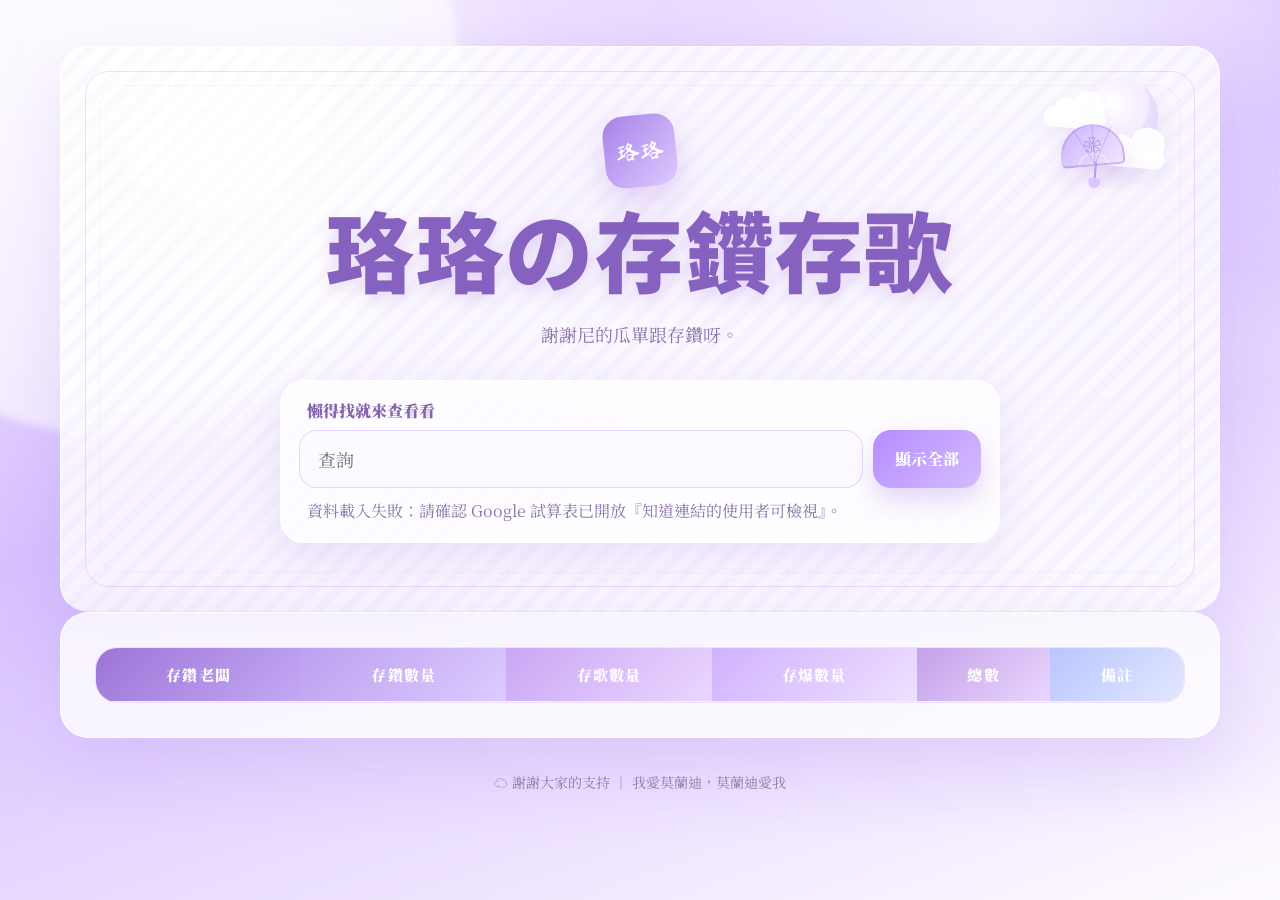
==== index.html @ 57b6dc13 "Add files via upload" ====
<!doctype html>
<html lang="zh-Hant">
<head>
  <meta charset="utf-8" />
  <meta name="viewport" content="width=device-width, initial-scale=1" />
  <title>珞珞の存鑽存歌</title>
  <meta name="description" content="珞珞の存鑽存歌查詢頁，只呈現 Google 試算表 A～F 欄資料。" />
  <link rel="preconnect" href="https://fonts.googleapis.com">
  <link rel="preconnect" href="https://fonts.gstatic.com" crossorigin>
  <link href="https://fonts.googleapis.com/css2?family=Ma+Shan+Zheng&family=Noto+Sans+TC:wght@500;700;900&family=Noto+Serif+TC:wght@500;700;900&display=swap" rel="stylesheet">
  <link rel="stylesheet" href="style.css" />
  <link rel="icon" type="image/svg+xml" href='data:image/svg+xml,<svg xmlns="http://www.w3.org/2000/svg" viewBox="0 0 100 100"><text y="0.9em" font-size="90">💜</text></svg>'>
</head>
<body>
  <div class="sky-glow"></div>
  <div class="mist mist-a"></div>
  <div class="mist mist-b"></div>
  <div class="floating-icons" aria-hidden="true">
    <span style="--x:8%; --delay:0s; --duration:13s;">❀</span>
    <span style="--x:18%; --delay:2s; --duration:16s;">☾</span>
    <span style="--x:31%; --delay:5s; --duration:18s;">✦</span>
    <span style="--x:49%; --delay:1s; --duration:14s;">❦</span>
    <span style="--x:64%; --delay:4s; --duration:17s;">雲</span>
    <span style="--x:80%; --delay:3s; --duration:15s;">♡</span>
    <span style="--x:92%; --delay:6s; --duration:19s;">✧</span>
  </div>

  <main class="page-shell">
    <section class="hero panel">
      <div class="gufeng-charm" aria-hidden="true">
        <span class="moon"></span>
        <span class="cloud cloud-left"></span>
        <span class="cloud cloud-right"></span>
        <span class="fan">
          <span class="rib rib-a"></span>
          <span class="rib rib-b"></span>
          <span class="rib rib-c"></span>
        </span>
        <span class="tassel"></span>
      </div>
      <div class="seal">珞珞</div>
      <p class="eyebrow"></p>
      <h1>珞珞の存鑽存歌</h1>
      <p class="subtitle">謝謝尼的瓜單跟存鑽呀。</p>

      <div class="search-card" role="search">
        <label for="searchInput">懶得找就來查看看</label>
        <div class="search-row">
          <input id="searchInput" type="search" autocomplete="off" placeholder="查詢" />
          <button id="clearBtn" type="button">顯示全部</button>
        </div>
        <p id="resultText" class="result-text">資料載入中…</p>
      </div>
    </section>

    <section class="panel content-panel" aria-label="存鑽資料查詢結果">
      <div class="table-wrap">
        <table>
          <thead id="tableHead"></thead>
          <tbody id="tableBody"></tbody>
        </table>
      </div>
    </section>
  </main>

  <footer>
    <span>☁️ 謝謝大家的支持</span>
    <span>｜</span>
    <span>我愛莫蘭迪，莫蘭迪愛我</span>
  </footer>

  <script src="script.js"></script>
</body>
</html>
---- style.css ----
:root {
  --sky-50: #fbf7ff;
  --sky-100: #f3eaff;
  --sky-200: #e7d7ff;
  --sky-300: #d8b7ff;
  --sky-500: #b58cff;
  --ink: #5f4a78;
  --ink-soft: #8a75a8;
  --paper: rgba(255, 255, 255, 0.80);
  --paper-solid: #fdfaff;
  --line: rgba(181, 140, 255, 0.24);
  --shadow: 0 24px 70px rgba(150, 103, 219, 0.18);
  --radius: 28px;
}

* { box-sizing: border-box; }
html { scroll-behavior: smooth; }
body {
  margin: 0;
  min-height: 100vh;
  color: var(--ink);
  font-family: "Noto Serif TC", "DFKai-SB", "KaiTi", serif;
  background:
    radial-gradient(circle at 18% 10%, rgba(255,255,255,0.86), rgba(255,255,255,0) 24%),
    radial-gradient(circle at 80% 3%, rgba(255,255,255,0.62), rgba(255,255,255,0) 27%),
    linear-gradient(160deg, #f8f0ff 0%, #d7c0ff 42%, #fefbff 100%);
  overflow-x: hidden;
}
body::before {
  content: "";
  position: fixed;
  inset: 0;
  pointer-events: none;
  background-image:
    linear-gradient(rgba(160, 112, 220, 0.055) 1px, transparent 1px),
    linear-gradient(90deg, rgba(160, 112, 220, 0.04) 1px, transparent 1px);
  background-size: 44px 44px;
  mask-image: linear-gradient(to bottom, rgba(0,0,0,0.55), transparent 78%);
}
.sky-glow {
  position: fixed;
  width: 54vw;
  height: 54vw;
  left: -18vw;
  top: -20vw;
  border-radius: 50%;
  background: rgba(255, 255, 255, 0.62);
  filter: blur(4px);
  pointer-events: none;
}
.mist {
  position: fixed;
  left: -15%;
  right: -15%;
  height: 220px;
  border-radius: 50%;
  pointer-events: none;
  filter: blur(10px);
  opacity: .55;
  animation: drift 18s ease-in-out infinite alternate;
}
.mist-a { top: 220px; background: radial-gradient(ellipse, rgba(255,255,255,.82), transparent 68%); }
.mist-b { bottom: 60px; background: radial-gradient(ellipse, rgba(231,215,255,.72), transparent 70%); animation-duration: 24s; }
@keyframes drift {
  from { transform: translateX(-3%) translateY(0); }
  to { transform: translateX(5%) translateY(-18px); }
}
.floating-icons {
  position: fixed;
  inset: 0;
  pointer-events: none;
  overflow: hidden;
  z-index: 1;
}
.floating-icons span {
  position: absolute;
  left: var(--x);
  bottom: -80px;
  font-size: clamp(22px, 3vw, 42px);
  opacity: .38;
  animation: floatUp var(--duration) linear infinite;
  animation-delay: var(--delay);
}
@keyframes floatUp {
  0% { transform: translateY(0) rotate(0deg); opacity: 0; }
  12% { opacity: .38; }
  70% { opacity: .34; }
  100% { transform: translateY(-115vh) rotate(28deg); opacity: 0; }
}
.page-shell {
  position: relative;
  z-index: 2;
  width: min(1160px, calc(100% - 32px));
  margin: 0 auto;
  padding: 46px 0 34px;
}
.panel {
  background: var(--paper);
  backdrop-filter: blur(18px);
  border: 1px solid rgba(255,255,255,.86);
  box-shadow: var(--shadow);
  border-radius: var(--radius);
}
.hero {
  min-height: 390px;
  padding: clamp(30px, 6vw, 68px);
  position: relative;
  overflow: hidden;
  text-align: center;
  border-bottom: 1px solid rgba(181, 140, 255, .16);
}
.hero .seal::after {
  content: "";
  position: absolute;
}
.hero {
  background-image:
    radial-gradient(circle at 14% 18%, rgba(255,255,255,.56), rgba(255,255,255,0) 18%),
    repeating-linear-gradient(135deg, rgba(146, 97, 201, .035) 0 8px, transparent 8px 18px);
}
.hero::before,
.hero::after {
  content: "";
  position: absolute;
  inset: 24px;
  border: 1px solid rgba(181, 140, 255, .26);
  border-radius: 24px;
  pointer-events: none;
}
.hero::after {
  inset: 38px;
  border-style: dashed;
  opacity: .55;
}
.gufeng-charm {
  position: absolute;
  top: 30px;
  right: 52px;
  width: 124px;
  height: 104px;
  transform: rotate(5deg);
  opacity: .94;
  pointer-events: none;
  z-index: 1;
}
.gufeng-charm .moon {
  position: absolute;
  width: 76px;
  height: 76px;
  right: 10px;
  top: 0;
  border-radius: 50%;
  background: radial-gradient(circle at 38% 35%, #fff, #f1e7ff 64%, #dfcfff 100%);
  box-shadow: 0 14px 32px rgba(139, 91, 204, .16), inset -10px -10px 0 rgba(198, 170, 255, .22);
}
.gufeng-charm .cloud {
  position: absolute;
  height: 20px;
  border-radius: 999px;
  background: rgba(255,255,255,.92);
  box-shadow: 0 8px 22px rgba(138, 96, 205, .12);
}
.gufeng-charm .cloud::before,
.gufeng-charm .cloud::after {
  content: "";
  position: absolute;
  bottom: 6px;
  border-radius: 50%;
  background: rgba(255,255,255,.96);
}
.gufeng-charm .cloud-left {
  left: 0;
  top: 34px;
  width: 62px;
}
.gufeng-charm .cloud-left::before { width: 24px; height: 24px; left: 10px; }
.gufeng-charm .cloud-left::after { width: 32px; height: 32px; left: 28px; }
.gufeng-charm .cloud-right {
  right: 0;
  top: 68px;
  width: 70px;
}
.gufeng-charm .cloud-right::before { width: 26px; height: 26px; left: 13px; }
.gufeng-charm .cloud-right::after { width: 35px; height: 35px; left: 34px; }
.gufeng-charm .fan {
  position: absolute;
  left: 22px;
  top: 48px;
  width: 64px;
  height: 42px;
  border-radius: 64px 64px 10px 10px;
  background:
    radial-gradient(circle at 50% 110%, transparent 0 27%, rgba(255,255,255,.45) 28% 30%, transparent 31%),
    linear-gradient(135deg, #cab0ff, #f0e5ff);
  border: 2px solid rgba(133, 88, 190, .24);
  box-shadow: 0 12px 24px rgba(138, 96, 205, .16);
  transform-origin: 50% 100%;
  transform: rotate(-10deg);
}
.gufeng-charm .fan::before {
  content: "❀";
  position: absolute;
  left: 0;
  right: 0;
  top: 5px;
  text-align: center;
  color: rgba(129, 83, 184, .58);
  font-size: 18px;
}
.gufeng-charm .rib {
  position: absolute;
  left: 31px;
  bottom: 0;
  width: 1px;
  height: 40px;
  background: rgba(124, 81, 177, .26);
  transform-origin: 50% 100%;
}
.gufeng-charm .rib-a { transform: rotate(-28deg); }
.gufeng-charm .rib-b { transform: rotate(0deg); }
.gufeng-charm .rib-c { transform: rotate(28deg); }
.gufeng-charm .tassel {
  position: absolute;
  left: 55px;
  top: 86px;
  width: 2px;
  height: 18px;
  background: #b58cff;
  border-radius: 999px;
}
.gufeng-charm .tassel::after {
  content: "";
  position: absolute;
  left: -5px;
  bottom: -8px;
  width: 12px;
  height: 10px;
  border-radius: 0 0 10px 10px;
  background: #d8c3ff;
}
.seal {
  width: 72px;
  height: 72px;
  margin: 0 auto 12px;
  display: grid;
  place-items: center;
  border-radius: 20px;
  background: linear-gradient(135deg, #a782e8, #decaff);
  color: #fff;
  font-family: "Ma Shan Zheng", "DFKai-SB", serif;
  font-size: 24px;
  box-shadow: 0 14px 32px rgba(155, 103, 219, .25);
  transform: rotate(-6deg);
}
.eyebrow {
  margin: 0 0 10px;
  letter-spacing: .18em;
  text-transform: uppercase;
  font-size: 12px;
  color: #9670c7;
  font-weight: 700;
}
h1, h2 {
  margin: 0;
  font-family: "Noto Sans TC", "Noto Serif TC", "Microsoft JhengHei", sans-serif;
  letter-spacing: .03em;
  font-weight: 800;
}
h1 {
  font-size: clamp(42px, 7.6vw, 88px);
  line-height: 1.12;
  color: #8761bf;
  font-weight: 900;
  letter-spacing: .02em;
  text-shadow: 0 6px 18px rgba(148, 99, 212, .22);
}
h2 { font-size: clamp(32px, 4vw, 52px); color: #8259b5; }
.subtitle {
  margin: 20px auto 0;
  max-width: 680px;
  color: var(--ink-soft);
  font-size: 18px;
  line-height: 1.8;
}
.search-card {
  width: min(720px, 100%);
  margin: 30px auto 0;
  padding: 18px;
  border-radius: 24px;
  background: rgba(255, 255, 255, .74);
  border: 1px solid rgba(255, 255, 255, .92);
  box-shadow: 0 15px 40px rgba(150, 103, 219, .13);
  text-align: left;
}
.search-card label {
  display: block;
  margin: 0 0 8px 8px;
  font-weight: 900;
  color: #8462ad;
}
.search-row {
  display: grid;
  grid-template-columns: 1fr auto;
  gap: 10px;
}
input[type="search"] {
  width: 100%;
  border: 1px solid rgba(181, 140, 255, .32);
  background: rgba(253, 250, 255, .96);
  color: var(--ink);
  font: inherit;
  font-size: 18px;
  border-radius: 18px;
  padding: 15px 18px;
  outline: none;
  transition: .2s ease;
}
input[type="search"]:focus {
  border-color: rgba(145, 96, 212, .72);
  box-shadow: 0 0 0 4px rgba(181, 140, 255, .20);
}
button {
  border: 0;
  border-radius: 18px;
  padding: 0 22px;
  font: inherit;
  font-weight: 900;
  color: white;
  cursor: pointer;
  background: linear-gradient(135deg, #b58cff, #d5bcff);
  box-shadow: 0 12px 26px rgba(150, 103, 219, .25);
  transition: transform .2s ease, box-shadow .2s ease;
}
button:hover {
  transform: translateY(-2px);
  box-shadow: 0 16px 32px rgba(150, 103, 219, .30);
}
.result-text {
  margin: 10px 8px 0;
  color: var(--ink-soft);
  line-height: 1.6;
}
.sheet-actions {
  margin: 8px 8px 0;
  color: var(--ink-soft);
  line-height: 1.6;
  font-size: 15px;
}
.sheet-actions a {
  color: #8761bf;
  font-weight: 900;
  text-decoration: none;
  border-bottom: 1px solid rgba(135, 97, 191, .35);
}
.sheet-actions a:hover { border-bottom-color: rgba(135, 97, 191, .9); }
.summary-grid {
  display: grid;
  grid-template-columns: repeat(5, 1fr);
  gap: 14px;
  margin: 18px 0;
}
.summary-card {
  position: relative;
  overflow: hidden;
  padding: 20px 18px;
  border-radius: 24px;
  background: rgba(255, 255, 255, .72);
  border: 1px solid rgba(255,255,255,.9);
  box-shadow: 0 16px 46px rgba(150, 103, 219, .13);
}
.summary-card::after {
  content: "";
  position: absolute;
  width: 82px;
  height: 82px;
  right: -22px;
  top: -28px;
  background: var(--accent, #e7d7ff);
  border-radius: 50%;
  opacity: .38;
}
.summary-card .label {
  color: var(--ink-soft);
  font-size: 13px;
  font-weight: 900;
}
.summary-card .value {
  margin-top: 6px;
  font-size: clamp(24px, 3vw, 34px);
  font-weight: 900;
  color: #7553a5;
}
.content-panel { padding: clamp(20px, 4vw, 34px); }
.section-head {
  display: flex;
  align-items: end;
  justify-content: space-between;
  gap: 20px;
  margin-bottom: 20px;
}
.source-note { color: var(--ink-soft); margin: 0; }
.table-wrap {
  overflow-x: auto;
  border-radius: 22px;
  border: 1px solid var(--line);
  background: rgba(255,255,255,.60);
}
table {
  width: 100%;
  border-collapse: collapse;
  min-width: 860px;
}
th, td {
  padding: 16px 14px;
  text-align: center;
  border-bottom: 1px solid rgba(181, 140, 255, .14);
}
th {
  font-size: 15px;
  letter-spacing: .08em;
  color: #fff;
  font-weight: 900;
  white-space: nowrap;
}
td {
  font-size: 17px;
  color: #625078;
}
tbody tr:hover { background: rgba(246, 239, 255, .72); }
.col-name { background: linear-gradient(135deg, #9d75d6, #c3a8f4); }
.col-diamond { background: linear-gradient(135deg, #bda0ef, #dccbff); }
.col-song { background: linear-gradient(135deg, #cba7f4, #ead6ff); }
.col-bomb { background: linear-gradient(135deg, #d0b2ff, #eee0ff); }
.col-total { background: linear-gradient(135deg, #c5a1e8, #ead6ff); }
.col-extra { background: linear-gradient(135deg, #b9c6ff, #e2e7ff); }
.name-cell {
  font-weight: 900;
  color: #7553a5;
}
.empty-state {
  grid-column: 1 / -1;
  text-align: center;
  padding: 36px 16px;
  color: var(--ink-soft);
  border: 1px dashed rgba(181, 140, 255, .38);
  border-radius: 24px;
  background: rgba(255,255,255,.50);
}
footer {
  position: relative;
  z-index: 2;
  width: min(1160px, calc(100% - 32px));
  margin: 0 auto 30px;
  text-align: center;
  color: rgba(95, 74, 120, .64);
  font-size: 14px;
}
@media (max-width: 920px) {
  .summary-grid { grid-template-columns: repeat(2, 1fr); }
  .section-head { align-items: flex-start; flex-direction: column; }
  .gufeng-charm { opacity: .38; transform: scale(.9) rotate(5deg); }
}
@media (max-width: 640px) {
  .page-shell { width: min(100% - 20px, 1160px); padding-top: 18px; }
  .hero { padding: 28px 18px; }
  .search-row { grid-template-columns: 1fr; }
  button { min-height: 52px; }
  .summary-grid { grid-template-columns: 1fr; }
  th, td { padding: 13px 10px; }
  .gufeng-charm { top: 18px; right: 14px; transform: scale(.72) rotate(5deg); }
}
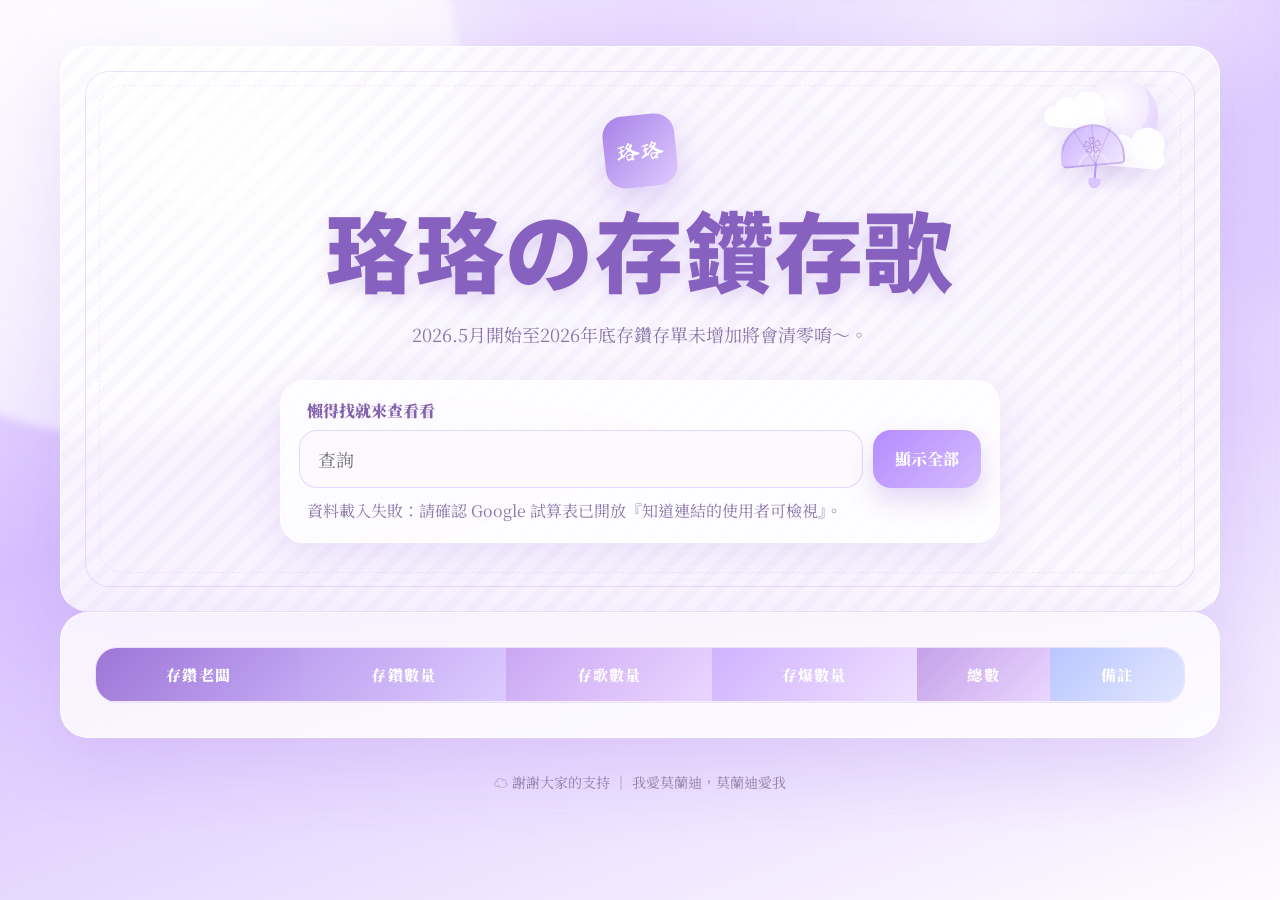
==== commit 42afa9f0: "Update index.html" ====
--- a/index.html
+++ b/index.html
@@ -16,11 +16,11 @@
   <div class="mist mist-a"></div>
   <div class="mist mist-b"></div>
   <div class="floating-icons" aria-hidden="true">
-    <span style="--x:8%; --delay:0s; --duration:13s;">❀</span>
-    <span style="--x:18%; --delay:2s; --duration:16s;">☾</span>
+    <span style="--x:8%; --delay:0s; --duration:13s;">☁️</span>
+    <span style="--x:18%; --delay:2s; --duration:16s;">♡</span>
     <span style="--x:31%; --delay:5s; --duration:18s;">✦</span>
-    <span style="--x:49%; --delay:1s; --duration:14s;">❦</span>
-    <span style="--x:64%; --delay:4s; --duration:17s;">雲</span>
+    <span style="--x:49%; --delay:1s; --duration:14s;">💜</span>
+    <span style="--x:64%; --delay:4s; --duration:17s;">☁️</span>
     <span style="--x:80%; --delay:3s; --duration:15s;">♡</span>
     <span style="--x:92%; --delay:6s; --duration:19s;">✧</span>
   </div>
@@ -41,7 +41,7 @@
       <div class="seal">珞珞</div>
       <p class="eyebrow"></p>
       <h1>珞珞の存鑽存歌</h1>
-      <p class="subtitle">謝謝尼的瓜單跟存鑽呀。</p>
+      <p class="subtitle">2026.5月開始至2026年底存鑽存單未增加將會清零唷～。</p>
 
       <div class="search-card" role="search">
         <label for="searchInput">懶得找就來查看看</label>
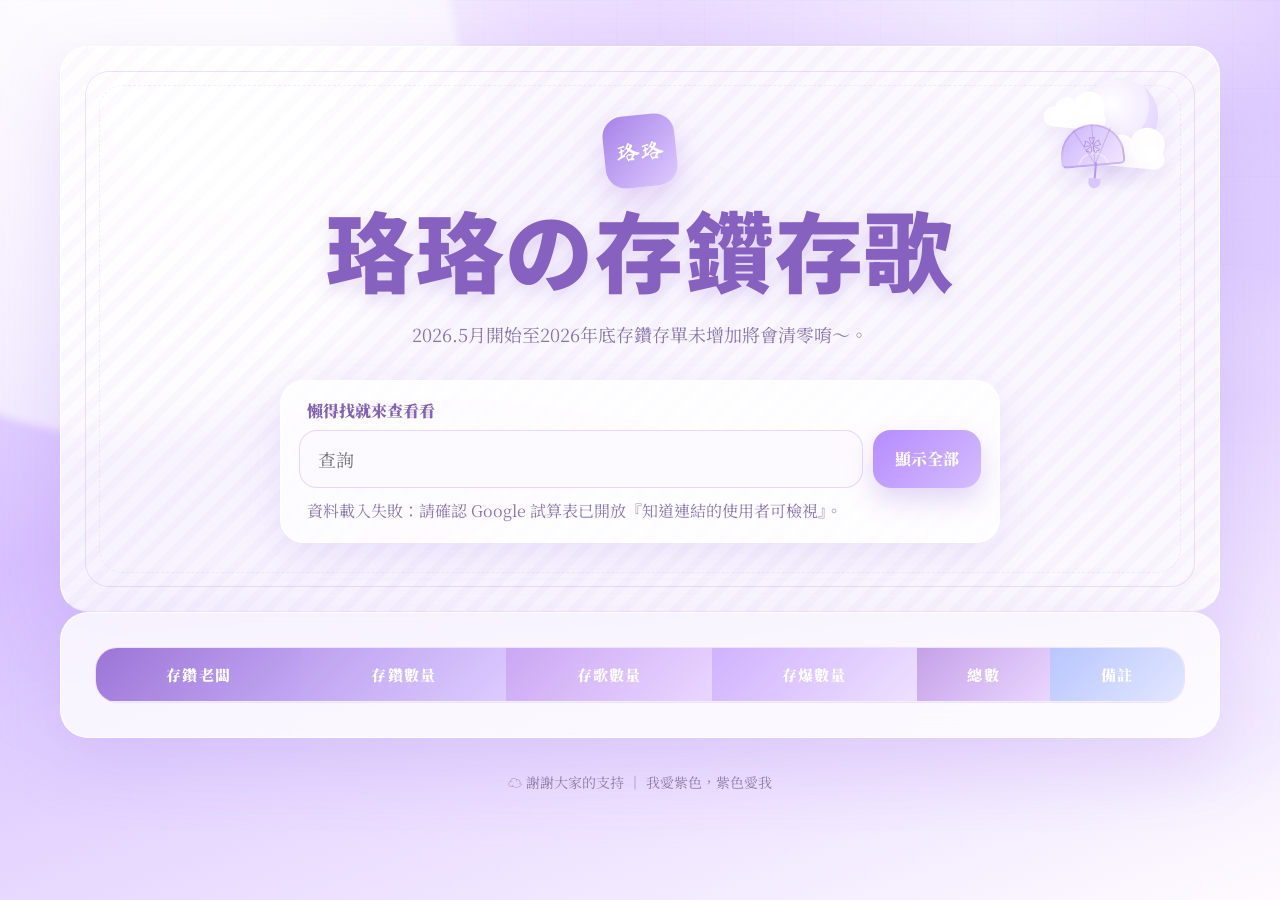
==== commit cc4947db: "Update index.html" ====
--- a/index.html
+++ b/index.html
@@ -66,7 +66,7 @@
   <footer>
     <span>☁️ 謝謝大家的支持</span>
     <span>｜</span>
-    <span>我愛莫蘭迪，莫蘭迪愛我</span>
+    <span>我愛紫色，紫色愛我</span>
   </footer>
 
   <script src="script.js"></script>
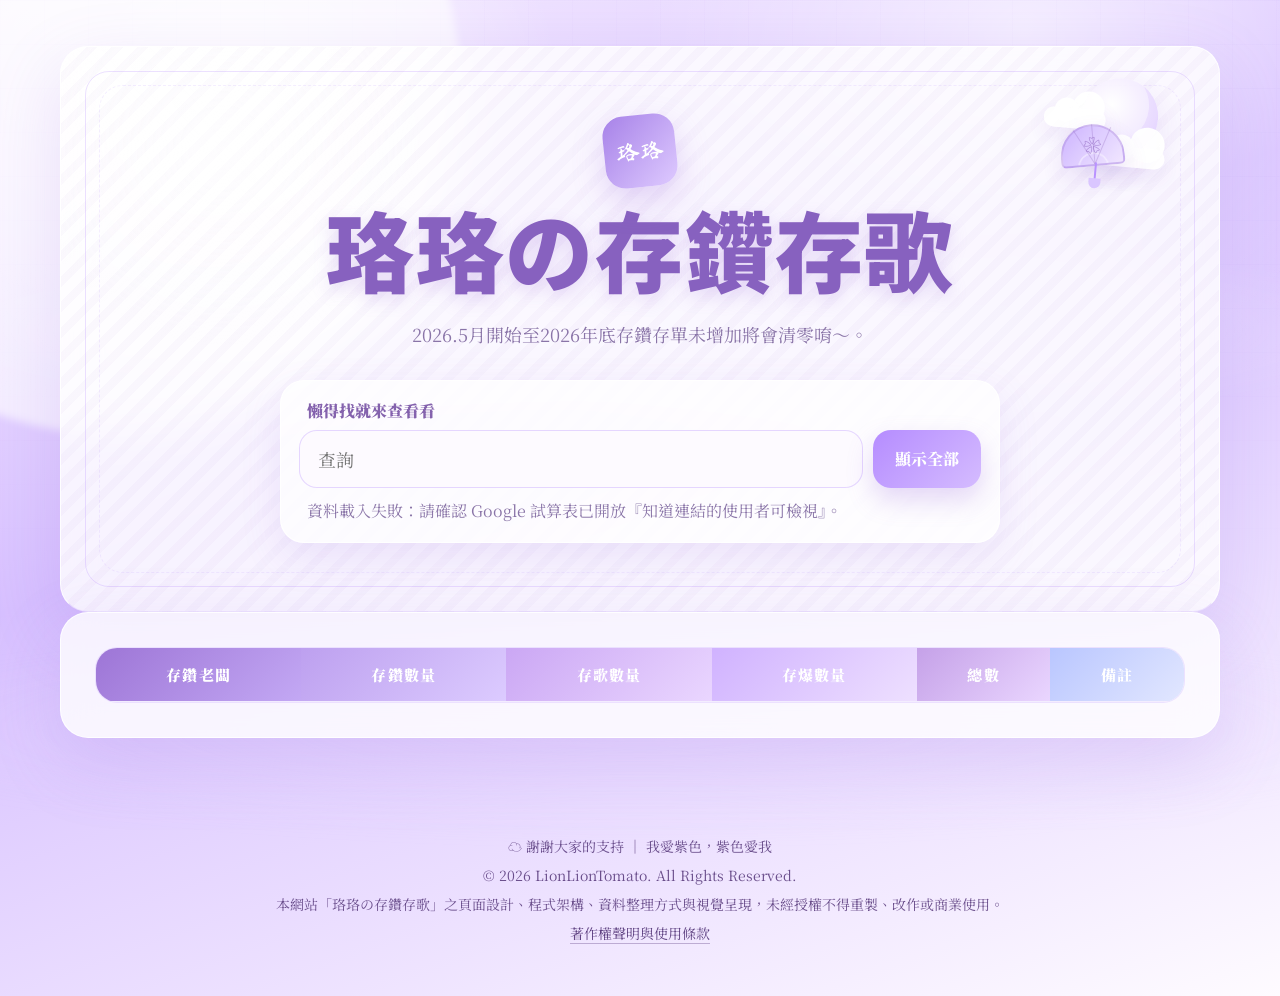
==== commit a5ae654c: "Update index.html" ====
--- a/index.html
+++ b/index.html
@@ -10,11 +10,42 @@
   <link href="https://fonts.googleapis.com/css2?family=Ma+Shan+Zheng&family=Noto+Sans+TC:wght@500;700;900&family=Noto+Serif+TC:wght@500;700;900&display=swap" rel="stylesheet">
   <link rel="stylesheet" href="style.css" />
   <link rel="icon" type="image/svg+xml" href='data:image/svg+xml,<svg xmlns="http://www.w3.org/2000/svg" viewBox="0 0 100 100"><text y="0.9em" font-size="90">💜</text></svg>'>
+
+  <style>
+    .site-footer{
+      position:relative;
+      z-index:2;
+      max-width:980px;
+      margin:36px auto 24px;
+      padding:22px 18px;
+      text-align:center;
+      font-family:"Noto Serif TC","Noto Sans TC",serif;
+      color:rgba(92,62,128,.9);
+      font-size:14px;
+      line-height:1.8;
+    }
+
+    .site-footer p{
+      margin:4px 0;
+    }
+
+    .site-footer a{
+      color:rgba(92,62,128,.98);
+      text-decoration:none;
+      border-bottom:1px solid rgba(92,62,128,.35);
+    }
+
+    .site-footer a:hover{
+      opacity:.75;
+    }
+  </style>
 </head>
+
 <body>
   <div class="sky-glow"></div>
   <div class="mist mist-a"></div>
   <div class="mist mist-b"></div>
+
   <div class="floating-icons" aria-hidden="true">
     <span style="--x:8%; --delay:0s; --duration:13s;">☁️</span>
     <span style="--x:18%; --delay:2s; --duration:16s;">♡</span>
@@ -38,6 +69,7 @@
         </span>
         <span class="tassel"></span>
       </div>
+
       <div class="seal">珞珞</div>
       <p class="eyebrow"></p>
       <h1>珞珞の存鑽存歌</h1>
@@ -63,10 +95,11 @@
     </section>
   </main>
 
-  <footer>
-    <span>☁️ 謝謝大家的支持</span>
-    <span>｜</span>
-    <span>我愛紫色，紫色愛我</span>
+  <footer class="site-footer">
+    <p>☁️ 謝謝大家的支持 ｜ 我愛紫色，紫色愛我</p>
+    <p>© 2026 LionLionTomato. All Rights Reserved.</p>
+    <p>本網站「珞珞の存鑽存歌」之頁面設計、程式架構、資料整理方式與視覺呈現，未經授權不得重製、改作或商業使用。</p>
+    <p><a href="copyright.html">著作權聲明與使用條款</a></p>
   </footer>
 
   <script src="script.js"></script>
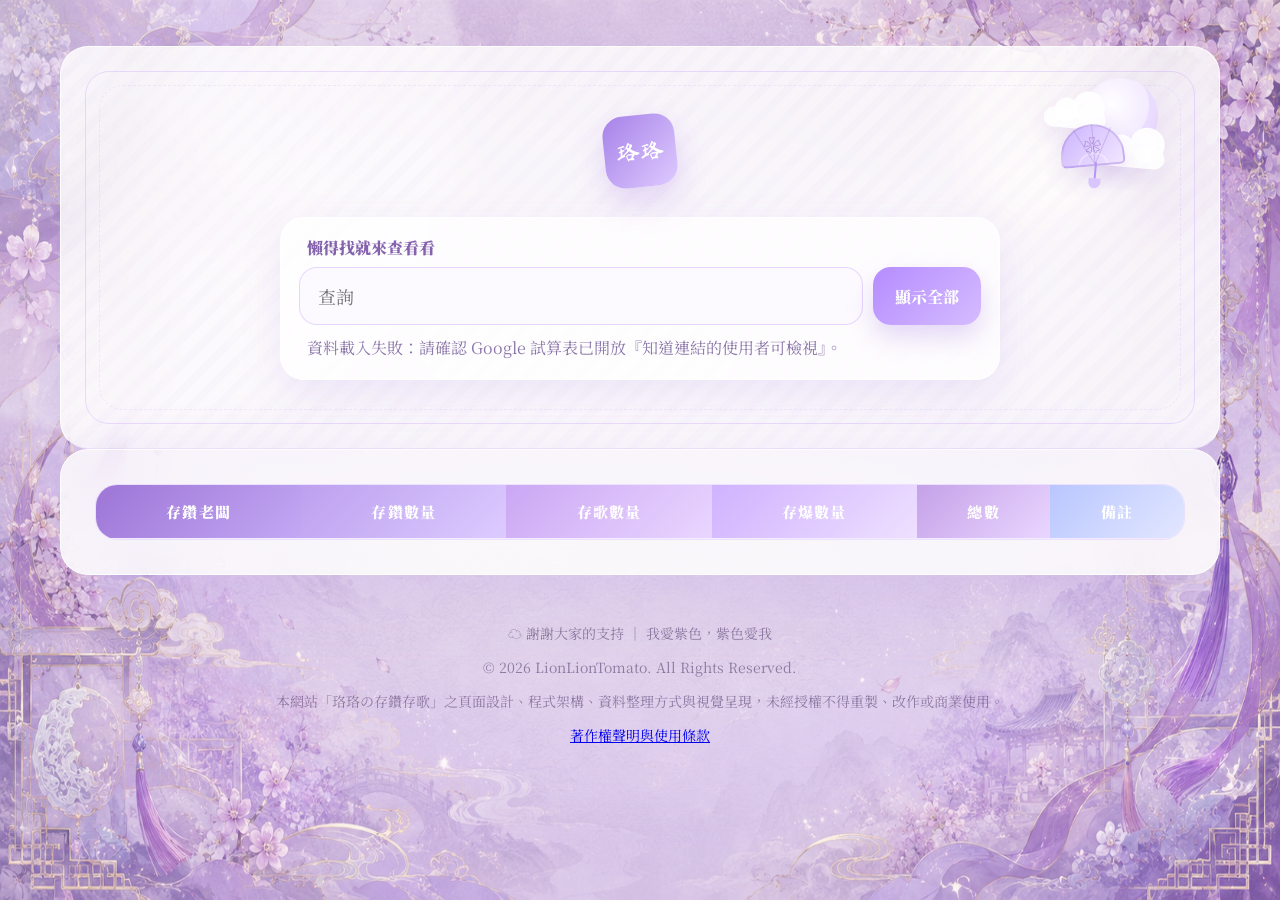
==== commit d10532f9: "Update index.html" ====
--- a/index.html
+++ b/index.html
@@ -3,42 +3,13 @@
 <head>
   <meta charset="utf-8" />
   <meta name="viewport" content="width=device-width, initial-scale=1" />
-  <title>珞珞の存鑽存歌</title>
+  <title>Loading...</title>
   <meta name="description" content="珞珞の存鑽存歌查詢頁，只呈現 Google 試算表 A～F 欄資料。" />
   <link rel="preconnect" href="https://fonts.googleapis.com">
   <link rel="preconnect" href="https://fonts.gstatic.com" crossorigin>
   <link href="https://fonts.googleapis.com/css2?family=Ma+Shan+Zheng&family=Noto+Sans+TC:wght@500;700;900&family=Noto+Serif+TC:wght@500;700;900&display=swap" rel="stylesheet">
-  <link rel="stylesheet" href="style.css" />
+  <link rel="stylesheet" href="style.css?v=20260625c" />
   <link rel="icon" type="image/svg+xml" href='data:image/svg+xml,<svg xmlns="http://www.w3.org/2000/svg" viewBox="0 0 100 100"><text y="0.9em" font-size="90">💜</text></svg>'>
-
-  <style>
-    .site-footer{
-      position:relative;
-      z-index:2;
-      max-width:980px;
-      margin:36px auto 24px;
-      padding:22px 18px;
-      text-align:center;
-      font-family:"Noto Serif TC","Noto Sans TC",serif;
-      color:rgba(92,62,128,.9);
-      font-size:14px;
-      line-height:1.8;
-    }
-
-    .site-footer p{
-      margin:4px 0;
-    }
-
-    .site-footer a{
-      color:rgba(92,62,128,.98);
-      text-decoration:none;
-      border-bottom:1px solid rgba(92,62,128,.35);
-    }
-
-    .site-footer a:hover{
-      opacity:.75;
-    }
-  </style>
 </head>
 
 <body>
@@ -72,8 +43,8 @@
 
       <div class="seal">珞珞</div>
       <p class="eyebrow"></p>
-      <h1>珞珞の存鑽存歌</h1>
-      <p class="subtitle">2026.5月開始至2026年底存鑽存單未增加將會清零唷～。</p>
+      <h1 id="siteTitle"></h1>
+      <p id="siteSubtitle" class="subtitle"></p>
 
       <div class="search-card" role="search">
         <label for="searchInput">懶得找就來查看看</label>
@@ -102,6 +73,6 @@
     <p><a href="copyright.html">著作權聲明與使用條款</a></p>
   </footer>
 
-  <script src="script.js"></script>
+  <script src="script.js?v=20260625c"></script>
 </body>
 </html>
--- a/style.css
+++ b/style.css
@@ -1,471 +1,588 @@
 :root {
-  --sky-50: #fbf7ff;
-  --sky-100: #f3eaff;
-  --sky-200: #e7d7ff;
-  --sky-300: #d8b7ff;
-  --sky-500: #b58cff;
-  --ink: #5f4a78;
-  --ink-soft: #8a75a8;
-  --paper: rgba(255, 255, 255, 0.80);
-  --paper-solid: #fdfaff;
-  --line: rgba(181, 140, 255, 0.24);
-  --shadow: 0 24px 70px rgba(150, 103, 219, 0.18);
-  --radius: 28px;
+--sky-50: #fbf7ff;
+--sky-100: #f3eaff;
+--sky-200: #e7d7ff;
+--sky-300: #d8b7ff;
+--sky-500: #b58cff;
+--ink: #5f4a78;
+--ink-soft: #8a75a8;
+--paper: rgba(255, 255, 255, 0.80);
+--paper-solid: #fdfaff;
+--line: rgba(181, 140, 255, 0.24);
+--shadow: 0 24px 70px rgba(150, 103, 219, 0.18);
+--radius: 28px;
 }
 
 * { box-sizing: border-box; }
+
 html { scroll-behavior: smooth; }
+
 body {
-  margin: 0;
-  min-height: 100vh;
-  color: var(--ink);
-  font-family: "Noto Serif TC", "DFKai-SB", "KaiTi", serif;
-  background:
-    radial-gradient(circle at 18% 10%, rgba(255,255,255,0.86), rgba(255,255,255,0) 24%),
-    radial-gradient(circle at 80% 3%, rgba(255,255,255,0.62), rgba(255,255,255,0) 27%),
-    linear-gradient(160deg, #f8f0ff 0%, #d7c0ff 42%, #fefbff 100%);
-  overflow-x: hidden;
-}
+margin: 0;
+min-height: 100vh;
+color: var(--ink);
+font-family: "Noto Serif TC", "DFKai-SB", "KaiTi", serif;
+overflow-x: hidden;
+position: relative;
+
+background:
+linear-gradient(rgba(248, 240, 255, 0.04), rgba(248, 240, 255, 0.04)),
+url("./bg-desktop.png");
+background-size: 100% 100vh;
+background-position: center top;
+background-repeat: no-repeat;
+background-attachment: fixed;
+background-color: #f3eaff;
+}
+
 body::before {
-  content: "";
-  position: fixed;
-  inset: 0;
-  pointer-events: none;
-  background-image:
-    linear-gradient(rgba(160, 112, 220, 0.055) 1px, transparent 1px),
-    linear-gradient(90deg, rgba(160, 112, 220, 0.04) 1px, transparent 1px);
-  background-size: 44px 44px;
-  mask-image: linear-gradient(to bottom, rgba(0,0,0,0.55), transparent 78%);
-}
+display: none;
+}
+
 .sky-glow {
-  position: fixed;
-  width: 54vw;
-  height: 54vw;
-  left: -18vw;
-  top: -20vw;
-  border-radius: 50%;
-  background: rgba(255, 255, 255, 0.62);
-  filter: blur(4px);
-  pointer-events: none;
-}
+position: fixed;
+width: 54vw;
+height: 54vw;
+left: -18vw;
+top: -20vw;
+border-radius: 50%;
+background: rgba(255, 255, 255, 0.32);
+filter: blur(4px);
+pointer-events: none;
+}
+
 .mist {
-  position: fixed;
-  left: -15%;
-  right: -15%;
-  height: 220px;
-  border-radius: 50%;
-  pointer-events: none;
-  filter: blur(10px);
-  opacity: .55;
-  animation: drift 18s ease-in-out infinite alternate;
-}
-.mist-a { top: 220px; background: radial-gradient(ellipse, rgba(255,255,255,.82), transparent 68%); }
-.mist-b { bottom: 60px; background: radial-gradient(ellipse, rgba(231,215,255,.72), transparent 70%); animation-duration: 24s; }
+position: fixed;
+left: -15%;
+right: -15%;
+height: 220px;
+border-radius: 50%;
+pointer-events: none;
+filter: blur(10px);
+opacity: .34;
+animation: drift 18s ease-in-out infinite alternate;
+}
+
+.mist-a {
+top: 220px;
+background: radial-gradient(ellipse, rgba(255,255,255,.42), transparent 68%);
+}
+
+.mist-b {
+bottom: 60px;
+background: radial-gradient(ellipse, rgba(231,215,255,.42), transparent 70%);
+animation-duration: 24s;
+}
+
 @keyframes drift {
-  from { transform: translateX(-3%) translateY(0); }
-  to { transform: translateX(5%) translateY(-18px); }
-}
+from { transform: translateX(-3%) translateY(0); }
+to { transform: translateX(5%) translateY(-18px); }
+}
+
 .floating-icons {
-  position: fixed;
-  inset: 0;
-  pointer-events: none;
-  overflow: hidden;
-  z-index: 1;
-}
+position: fixed;
+inset: 0;
+pointer-events: none;
+overflow: hidden;
+z-index: 1;
+}
+
 .floating-icons span {
-  position: absolute;
-  left: var(--x);
-  bottom: -80px;
-  font-size: clamp(22px, 3vw, 42px);
-  opacity: .38;
-  animation: floatUp var(--duration) linear infinite;
-  animation-delay: var(--delay);
-}
+position: absolute;
+left: var(--x);
+bottom: -80px;
+font-size: clamp(24px, 3.2vw, 46px);
+opacity: .42;
+animation: floatUp var(--duration) linear infinite;
+animation-delay: var(--delay);
+filter: drop-shadow(0 4px 8px rgba(150, 103, 219, .18));
+}
+
 @keyframes floatUp {
-  0% { transform: translateY(0) rotate(0deg); opacity: 0; }
-  12% { opacity: .38; }
-  70% { opacity: .34; }
-  100% { transform: translateY(-115vh) rotate(28deg); opacity: 0; }
-}
+0% {
+transform: translateY(0) rotate(0deg);
+opacity: 0;
+}
+
+12% {
+opacity: .42;
+}
+
+70% {
+opacity: .36;
+}
+
+100% {
+transform: translateY(-115vh) rotate(28deg);
+opacity: 0;
+}
+}
+
 .page-shell {
-  position: relative;
-  z-index: 2;
-  width: min(1160px, calc(100% - 32px));
-  margin: 0 auto;
-  padding: 46px 0 34px;
-}
+position: relative;
+z-index: 2;
+width: min(1160px, calc(100% - 32px));
+margin: 0 auto;
+padding: 46px 0 34px;
+}
+
 .panel {
-  background: var(--paper);
-  backdrop-filter: blur(18px);
-  border: 1px solid rgba(255,255,255,.86);
-  box-shadow: var(--shadow);
-  border-radius: var(--radius);
-}
+background: var(--paper);
+backdrop-filter: blur(18px);
+border: 1px solid rgba(255,255,255,.86);
+box-shadow: var(--shadow);
+border-radius: var(--radius);
+}
+
 .hero {
-  min-height: 390px;
-  padding: clamp(30px, 6vw, 68px);
-  position: relative;
-  overflow: hidden;
-  text-align: center;
-  border-bottom: 1px solid rgba(181, 140, 255, .16);
-}
+min-height: 390px;
+padding: clamp(30px, 6vw, 68px);
+position: relative;
+overflow: hidden;
+text-align: center;
+border-bottom: 1px solid rgba(181, 140, 255, .16);
+background-image:
+radial-gradient(circle at 14% 18%, rgba(255,255,255,.32), rgba(255,255,255,0) 18%),
+repeating-linear-gradient(135deg, rgba(146, 97, 201, .018) 0 8px, transparent 8px 18px);
+}
+
 .hero .seal::after {
-  content: "";
-  position: absolute;
-}
-.hero {
-  background-image:
-    radial-gradient(circle at 14% 18%, rgba(255,255,255,.56), rgba(255,255,255,0) 18%),
-    repeating-linear-gradient(135deg, rgba(146, 97, 201, .035) 0 8px, transparent 8px 18px);
-}
+content: "";
+position: absolute;
+}
+
 .hero::before,
 .hero::after {
-  content: "";
-  position: absolute;
-  inset: 24px;
-  border: 1px solid rgba(181, 140, 255, .26);
-  border-radius: 24px;
-  pointer-events: none;
-}
+content: "";
+position: absolute;
+inset: 24px;
+border: 1px solid rgba(181, 140, 255, .26);
+border-radius: 24px;
+pointer-events: none;
+}
+
 .hero::after {
-  inset: 38px;
-  border-style: dashed;
-  opacity: .55;
-}
+inset: 38px;
+border-style: dashed;
+opacity: .55;
+}
+
 .gufeng-charm {
-  position: absolute;
-  top: 30px;
-  right: 52px;
-  width: 124px;
-  height: 104px;
-  transform: rotate(5deg);
-  opacity: .94;
-  pointer-events: none;
-  z-index: 1;
-}
+position: absolute;
+top: 30px;
+right: 52px;
+width: 124px;
+height: 104px;
+transform: rotate(5deg);
+opacity: .94;
+pointer-events: none;
+z-index: 1;
+}
+
 .gufeng-charm .moon {
-  position: absolute;
-  width: 76px;
-  height: 76px;
-  right: 10px;
-  top: 0;
-  border-radius: 50%;
-  background: radial-gradient(circle at 38% 35%, #fff, #f1e7ff 64%, #dfcfff 100%);
-  box-shadow: 0 14px 32px rgba(139, 91, 204, .16), inset -10px -10px 0 rgba(198, 170, 255, .22);
-}
+position: absolute;
+width: 76px;
+height: 76px;
+right: 10px;
+top: 0;
+border-radius: 50%;
+background: radial-gradient(circle at 38% 35%, #fff, #f1e7ff 64%, #dfcfff 100%);
+box-shadow: 0 14px 32px rgba(139, 91, 204, .16), inset -10px -10px 0 rgba(198, 170, 255, .22);
+}
+
 .gufeng-charm .cloud {
-  position: absolute;
-  height: 20px;
-  border-radius: 999px;
-  background: rgba(255,255,255,.92);
-  box-shadow: 0 8px 22px rgba(138, 96, 205, .12);
-}
+position: absolute;
+height: 20px;
+border-radius: 999px;
+background: rgba(255,255,255,.92);
+box-shadow: 0 8px 22px rgba(138, 96, 205, .12);
+}
+
 .gufeng-charm .cloud::before,
 .gufeng-charm .cloud::after {
-  content: "";
-  position: absolute;
-  bottom: 6px;
-  border-radius: 50%;
-  background: rgba(255,255,255,.96);
-}
+content: "";
+position: absolute;
+bottom: 6px;
+border-radius: 50%;
+background: rgba(255,255,255,.96);
+}
+
 .gufeng-charm .cloud-left {
-  left: 0;
-  top: 34px;
-  width: 62px;
-}
-.gufeng-charm .cloud-left::before { width: 24px; height: 24px; left: 10px; }
-.gufeng-charm .cloud-left::after { width: 32px; height: 32px; left: 28px; }
+left: 0;
+top: 34px;
+width: 62px;
+}
+
+.gufeng-charm .cloud-left::before {
+width: 24px;
+height: 24px;
+left: 10px;
+}
+
+.gufeng-charm .cloud-left::after {
+width: 32px;
+height: 32px;
+left: 28px;
+}
+
 .gufeng-charm .cloud-right {
-  right: 0;
-  top: 68px;
-  width: 70px;
-}
-.gufeng-charm .cloud-right::before { width: 26px; height: 26px; left: 13px; }
-.gufeng-charm .cloud-right::after { width: 35px; height: 35px; left: 34px; }
+right: 0;
+top: 68px;
+width: 70px;
+}
+
+.gufeng-charm .cloud-right::before {
+width: 26px;
+height: 26px;
+left: 13px;
+}
+
+.gufeng-charm .cloud-right::after {
+width: 35px;
+height: 35px;
+left: 34px;
+}
+
 .gufeng-charm .fan {
-  position: absolute;
-  left: 22px;
-  top: 48px;
-  width: 64px;
-  height: 42px;
-  border-radius: 64px 64px 10px 10px;
-  background:
-    radial-gradient(circle at 50% 110%, transparent 0 27%, rgba(255,255,255,.45) 28% 30%, transparent 31%),
-    linear-gradient(135deg, #cab0ff, #f0e5ff);
-  border: 2px solid rgba(133, 88, 190, .24);
-  box-shadow: 0 12px 24px rgba(138, 96, 205, .16);
-  transform-origin: 50% 100%;
-  transform: rotate(-10deg);
-}
+position: absolute;
+left: 22px;
+top: 48px;
+width: 64px;
+height: 42px;
+border-radius: 64px 64px 10px 10px;
+background:
+radial-gradient(circle at 50% 110%, transparent 0 27%, rgba(255,255,255,.45) 28% 30%, transparent 31%),
+linear-gradient(135deg, #cab0ff, #f0e5ff);
+border: 2px solid rgba(133, 88, 190, .24);
+box-shadow: 0 12px 24px rgba(138, 96, 205, .16);
+transform-origin: 50% 100%;
+transform: rotate(-10deg);
+}
+
 .gufeng-charm .fan::before {
-  content: "❀";
-  position: absolute;
-  left: 0;
-  right: 0;
-  top: 5px;
-  text-align: center;
-  color: rgba(129, 83, 184, .58);
-  font-size: 18px;
-}
+content: "❀";
+position: absolute;
+left: 0;
+right: 0;
+top: 5px;
+text-align: center;
+color: rgba(129, 83, 184, .58);
+font-size: 18px;
+}
+
 .gufeng-charm .rib {
-  position: absolute;
-  left: 31px;
-  bottom: 0;
-  width: 1px;
-  height: 40px;
-  background: rgba(124, 81, 177, .26);
-  transform-origin: 50% 100%;
-}
+position: absolute;
+left: 31px;
+bottom: 0;
+width: 1px;
+height: 40px;
+background: rgba(124, 81, 177, .26);
+transform-origin: 50% 100%;
+}
+
 .gufeng-charm .rib-a { transform: rotate(-28deg); }
 .gufeng-charm .rib-b { transform: rotate(0deg); }
 .gufeng-charm .rib-c { transform: rotate(28deg); }
+
 .gufeng-charm .tassel {
-  position: absolute;
-  left: 55px;
-  top: 86px;
-  width: 2px;
-  height: 18px;
-  background: #b58cff;
-  border-radius: 999px;
-}
+position: absolute;
+left: 55px;
+top: 86px;
+width: 2px;
+height: 18px;
+background: #b58cff;
+border-radius: 999px;
+}
+
 .gufeng-charm .tassel::after {
-  content: "";
-  position: absolute;
-  left: -5px;
-  bottom: -8px;
-  width: 12px;
-  height: 10px;
-  border-radius: 0 0 10px 10px;
-  background: #d8c3ff;
-}
+content: "";
+position: absolute;
+left: -5px;
+bottom: -8px;
+width: 12px;
+height: 10px;
+border-radius: 0 0 10px 10px;
+background: #d8c3ff;
+}
+
 .seal {
-  width: 72px;
-  height: 72px;
-  margin: 0 auto 12px;
-  display: grid;
-  place-items: center;
-  border-radius: 20px;
-  background: linear-gradient(135deg, #a782e8, #decaff);
-  color: #fff;
-  font-family: "Ma Shan Zheng", "DFKai-SB", serif;
-  font-size: 24px;
-  box-shadow: 0 14px 32px rgba(155, 103, 219, .25);
-  transform: rotate(-6deg);
-}
+width: 72px;
+height: 72px;
+margin: 0 auto 12px;
+display: grid;
+place-items: center;
+border-radius: 20px;
+background: linear-gradient(135deg, #a782e8, #decaff);
+color: #fff;
+font-family: "Ma Shan Zheng", "DFKai-SB", serif;
+font-size: 24px;
+box-shadow: 0 14px 32px rgba(155, 103, 219, .25);
+transform: rotate(-6deg);
+}
+
 .eyebrow {
-  margin: 0 0 10px;
-  letter-spacing: .18em;
-  text-transform: uppercase;
-  font-size: 12px;
-  color: #9670c7;
-  font-weight: 700;
-}
+margin: 0 0 10px;
+letter-spacing: .18em;
+text-transform: uppercase;
+font-size: 12px;
+color: #9670c7;
+font-weight: 700;
+}
+
 h1, h2 {
-  margin: 0;
-  font-family: "Noto Sans TC", "Noto Serif TC", "Microsoft JhengHei", sans-serif;
-  letter-spacing: .03em;
-  font-weight: 800;
-}
+margin: 0;
+font-family: "Noto Sans TC", "Noto Serif TC", "Microsoft JhengHei", sans-serif;
+letter-spacing: .03em;
+font-weight: 800;
+}
+
 h1 {
-  font-size: clamp(42px, 7.6vw, 88px);
-  line-height: 1.12;
-  color: #8761bf;
-  font-weight: 900;
-  letter-spacing: .02em;
-  text-shadow: 0 6px 18px rgba(148, 99, 212, .22);
-}
-h2 { font-size: clamp(32px, 4vw, 52px); color: #8259b5; }
+font-size: clamp(42px, 7.6vw, 88px);
+line-height: 1.12;
+color: #8761bf;
+font-weight: 900;
+letter-spacing: .02em;
+text-shadow: 0 6px 18px rgba(148, 99, 212, .22);
+}
+
+h2 {
+font-size: clamp(32px, 4vw, 52px);
+color: #8259b5;
+}
+
 .subtitle {
-  margin: 20px auto 0;
-  max-width: 680px;
-  color: var(--ink-soft);
-  font-size: 18px;
-  line-height: 1.8;
-}
+margin: 20px auto 0;
+max-width: 680px;
+color: var(--ink-soft);
+font-size: 18px;
+line-height: 1.8;
+}
+
 .search-card {
-  width: min(720px, 100%);
-  margin: 30px auto 0;
-  padding: 18px;
-  border-radius: 24px;
-  background: rgba(255, 255, 255, .74);
-  border: 1px solid rgba(255, 255, 255, .92);
-  box-shadow: 0 15px 40px rgba(150, 103, 219, .13);
-  text-align: left;
-}
+width: min(720px, 100%);
+margin: 30px auto 0;
+padding: 18px;
+border-radius: 24px;
+background: rgba(255, 255, 255, .74);
+border: 1px solid rgba(255, 255, 255, .92);
+box-shadow: 0 15px 40px rgba(150, 103, 219, .13);
+text-align: left;
+}
+
 .search-card label {
-  display: block;
-  margin: 0 0 8px 8px;
-  font-weight: 900;
-  color: #8462ad;
-}
+display: block;
+margin: 0 0 8px 8px;
+font-weight: 900;
+color: #8462ad;
+}
+
 .search-row {
-  display: grid;
-  grid-template-columns: 1fr auto;
-  gap: 10px;
-}
+display: grid;
+grid-template-columns: 1fr auto;
+gap: 10px;
+}
+
 input[type="search"] {
-  width: 100%;
-  border: 1px solid rgba(181, 140, 255, .32);
-  background: rgba(253, 250, 255, .96);
-  color: var(--ink);
-  font: inherit;
-  font-size: 18px;
-  border-radius: 18px;
-  padding: 15px 18px;
-  outline: none;
-  transition: .2s ease;
-}
+width: 100%;
+border: 1px solid rgba(181, 140, 255, .32);
+background: rgba(253, 250, 255, .96);
+color: var(--ink);
+font: inherit;
+font-size: 18px;
+border-radius: 18px;
+padding: 15px 18px;
+outline: none;
+transition: .2s ease;
+}
+
 input[type="search"]:focus {
-  border-color: rgba(145, 96, 212, .72);
-  box-shadow: 0 0 0 4px rgba(181, 140, 255, .20);
-}
+border-color: rgba(145, 96, 212, .72);
+box-shadow: 0 0 0 4px rgba(181, 140, 255, .20);
+}
+
 button {
-  border: 0;
-  border-radius: 18px;
-  padding: 0 22px;
-  font: inherit;
-  font-weight: 900;
-  color: white;
-  cursor: pointer;
-  background: linear-gradient(135deg, #b58cff, #d5bcff);
-  box-shadow: 0 12px 26px rgba(150, 103, 219, .25);
-  transition: transform .2s ease, box-shadow .2s ease;
-}
+border: 0;
+border-radius: 18px;
+padding: 0 22px;
+font: inherit;
+font-weight: 900;
+color: white;
+cursor: pointer;
+background: linear-gradient(135deg, #b58cff, #d5bcff);
+box-shadow: 0 12px 26px rgba(150, 103, 219, .25);
+transition: transform .2s ease, box-shadow .2s ease;
+}
+
 button:hover {
-  transform: translateY(-2px);
-  box-shadow: 0 16px 32px rgba(150, 103, 219, .30);
-}
+transform: translateY(-2px);
+box-shadow: 0 16px 32px rgba(150, 103, 219, .30);
+}
+
 .result-text {
-  margin: 10px 8px 0;
-  color: var(--ink-soft);
-  line-height: 1.6;
-}
+margin: 10px 8px 0;
+color: var(--ink-soft);
+line-height: 1.6;
+}
+
 .sheet-actions {
-  margin: 8px 8px 0;
-  color: var(--ink-soft);
-  line-height: 1.6;
-  font-size: 15px;
-}
+margin: 8px 8px 0;
+color: var(--ink-soft);
+line-height: 1.6;
+font-size: 15px;
+}
+
 .sheet-actions a {
-  color: #8761bf;
-  font-weight: 900;
-  text-decoration: none;
-  border-bottom: 1px solid rgba(135, 97, 191, .35);
-}
+color: #8761bf;
+font-weight: 900;
+text-decoration: none;
+border-bottom: 1px solid rgba(135, 97, 191, .35);
+}
+
 .sheet-actions a:hover { border-bottom-color: rgba(135, 97, 191, .9); }
+
 .summary-grid {
-  display: grid;
-  grid-template-columns: repeat(5, 1fr);
-  gap: 14px;
-  margin: 18px 0;
-}
+display: grid;
+grid-template-columns: repeat(5, 1fr);
+gap: 14px;
+margin: 18px 0;
+}
+
 .summary-card {
-  position: relative;
-  overflow: hidden;
-  padding: 20px 18px;
-  border-radius: 24px;
-  background: rgba(255, 255, 255, .72);
-  border: 1px solid rgba(255,255,255,.9);
-  box-shadow: 0 16px 46px rgba(150, 103, 219, .13);
-}
+position: relative;
+overflow: hidden;
+padding: 20px 18px;
+border-radius: 24px;
+background: rgba(255, 255, 255, .72);
+border: 1px solid rgba(255,255,255,.9);
+box-shadow: 0 16px 46px rgba(150, 103, 219, .13);
+}
+
 .summary-card::after {
-  content: "";
-  position: absolute;
-  width: 82px;
-  height: 82px;
-  right: -22px;
-  top: -28px;
-  background: var(--accent, #e7d7ff);
-  border-radius: 50%;
-  opacity: .38;
-}
+content: "";
+position: absolute;
+width: 82px;
+height: 82px;
+right: -22px;
+top: -28px;
+background: var(--accent, #e7d7ff);
+border-radius: 50%;
+opacity: .38;
+}
+
 .summary-card .label {
-  color: var(--ink-soft);
-  font-size: 13px;
-  font-weight: 900;
-}
+color: var(--ink-soft);
+font-size: 13px;
+font-weight: 900;
+}
+
 .summary-card .value {
-  margin-top: 6px;
-  font-size: clamp(24px, 3vw, 34px);
-  font-weight: 900;
-  color: #7553a5;
-}
+margin-top: 6px;
+font-size: clamp(24px, 3vw, 34px);
+font-weight: 900;
+color: #7553a5;
+}
+
 .content-panel { padding: clamp(20px, 4vw, 34px); }
+
 .section-head {
-  display: flex;
-  align-items: end;
-  justify-content: space-between;
-  gap: 20px;
-  margin-bottom: 20px;
-}
+display: flex;
+align-items: end;
+justify-content: space-between;
+gap: 20px;
+margin-bottom: 20px;
+}
+
 .source-note { color: var(--ink-soft); margin: 0; }
+
 .table-wrap {
-  overflow-x: auto;
-  border-radius: 22px;
-  border: 1px solid var(--line);
-  background: rgba(255,255,255,.60);
-}
+overflow-x: auto;
+border-radius: 22px;
+border: 1px solid var(--line);
+background: rgba(255,255,255,.60);
+}
+
 table {
-  width: 100%;
-  border-collapse: collapse;
-  min-width: 860px;
-}
+width: 100%;
+border-collapse: collapse;
+min-width: 860px;
+}
+
 th, td {
-  padding: 16px 14px;
-  text-align: center;
-  border-bottom: 1px solid rgba(181, 140, 255, .14);
-}
+padding: 16px 14px;
+text-align: center;
+border-bottom: 1px solid rgba(181, 140, 255, .14);
+}
+
 th {
-  font-size: 15px;
-  letter-spacing: .08em;
-  color: #fff;
-  font-weight: 900;
-  white-space: nowrap;
-}
+font-size: 15px;
+letter-spacing: .08em;
+color: #fff;
+font-weight: 900;
+white-space: nowrap;
+}
+
 td {
-  font-size: 17px;
-  color: #625078;
-}
+font-size: 17px;
+color: #625078;
+}
+
 tbody tr:hover { background: rgba(246, 239, 255, .72); }
+
 .col-name { background: linear-gradient(135deg, #9d75d6, #c3a8f4); }
 .col-diamond { background: linear-gradient(135deg, #bda0ef, #dccbff); }
 .col-song { background: linear-gradient(135deg, #cba7f4, #ead6ff); }
 .col-bomb { background: linear-gradient(135deg, #d0b2ff, #eee0ff); }
 .col-total { background: linear-gradient(135deg, #c5a1e8, #ead6ff); }
 .col-extra { background: linear-gradient(135deg, #b9c6ff, #e2e7ff); }
+
 .name-cell {
-  font-weight: 900;
-  color: #7553a5;
-}
+font-weight: 900;
+color: #7553a5;
+}
+
 .empty-state {
-  grid-column: 1 / -1;
-  text-align: center;
-  padding: 36px 16px;
-  color: var(--ink-soft);
-  border: 1px dashed rgba(181, 140, 255, .38);
-  border-radius: 24px;
-  background: rgba(255,255,255,.50);
-}
+grid-column: 1 / -1;
+text-align: center;
+padding: 36px 16px;
+color: var(--ink-soft);
+border: 1px dashed rgba(181, 140, 255, .38);
+border-radius: 24px;
+background: rgba(255,255,255,.50);
+}
+
 footer {
-  position: relative;
-  z-index: 2;
-  width: min(1160px, calc(100% - 32px));
-  margin: 0 auto 30px;
-  text-align: center;
-  color: rgba(95, 74, 120, .64);
-  font-size: 14px;
-}
+position: relative;
+z-index: 2;
+width: min(1160px, calc(100% - 32px));
+margin: 0 auto 30px;
+text-align: center;
+color: rgba(95, 74, 120, .64);
+font-size: 14px;
+}
+
 @media (max-width: 920px) {
-  .summary-grid { grid-template-columns: repeat(2, 1fr); }
-  .section-head { align-items: flex-start; flex-direction: column; }
-  .gufeng-charm { opacity: .38; transform: scale(.9) rotate(5deg); }
-}
+.summary-grid { grid-template-columns: repeat(2, 1fr); }
+.section-head { align-items: flex-start; flex-direction: column; }
+.gufeng-charm { opacity: .38; transform: scale(.9) rotate(5deg); }
+}
+
 @media (max-width: 640px) {
-  .page-shell { width: min(100% - 20px, 1160px); padding-top: 18px; }
-  .hero { padding: 28px 18px; }
-  .search-row { grid-template-columns: 1fr; }
-  button { min-height: 52px; }
-  .summary-grid { grid-template-columns: 1fr; }
-  th, td { padding: 13px 10px; }
-  .gufeng-charm { top: 18px; right: 14px; transform: scale(.72) rotate(5deg); }
-}
+body {
+background:
+linear-gradient(rgba(248, 240, 255, 0.04), rgba(248, 240, 255, 0.04)),
+url("./bg-mobile.png");
+background-size: 100% 100vh;
+background-position: center top;
+background-repeat: no-repeat;
+background-attachment: scroll;
+background-color: #f3eaff;
+}
+
+.page-shell { width: min(100% - 20px, 1160px); padding-top: 18px; }
+.hero { padding: 28px 18px; }
+.search-row { grid-template-columns: 1fr; }
+button { min-height: 52px; }
+.summary-grid { grid-template-columns: 1fr; }
+th, td { padding: 13px 10px; }
+.gufeng-charm { top: 18px; right: 14px; transform: scale(.72) rotate(5deg); }
+}
